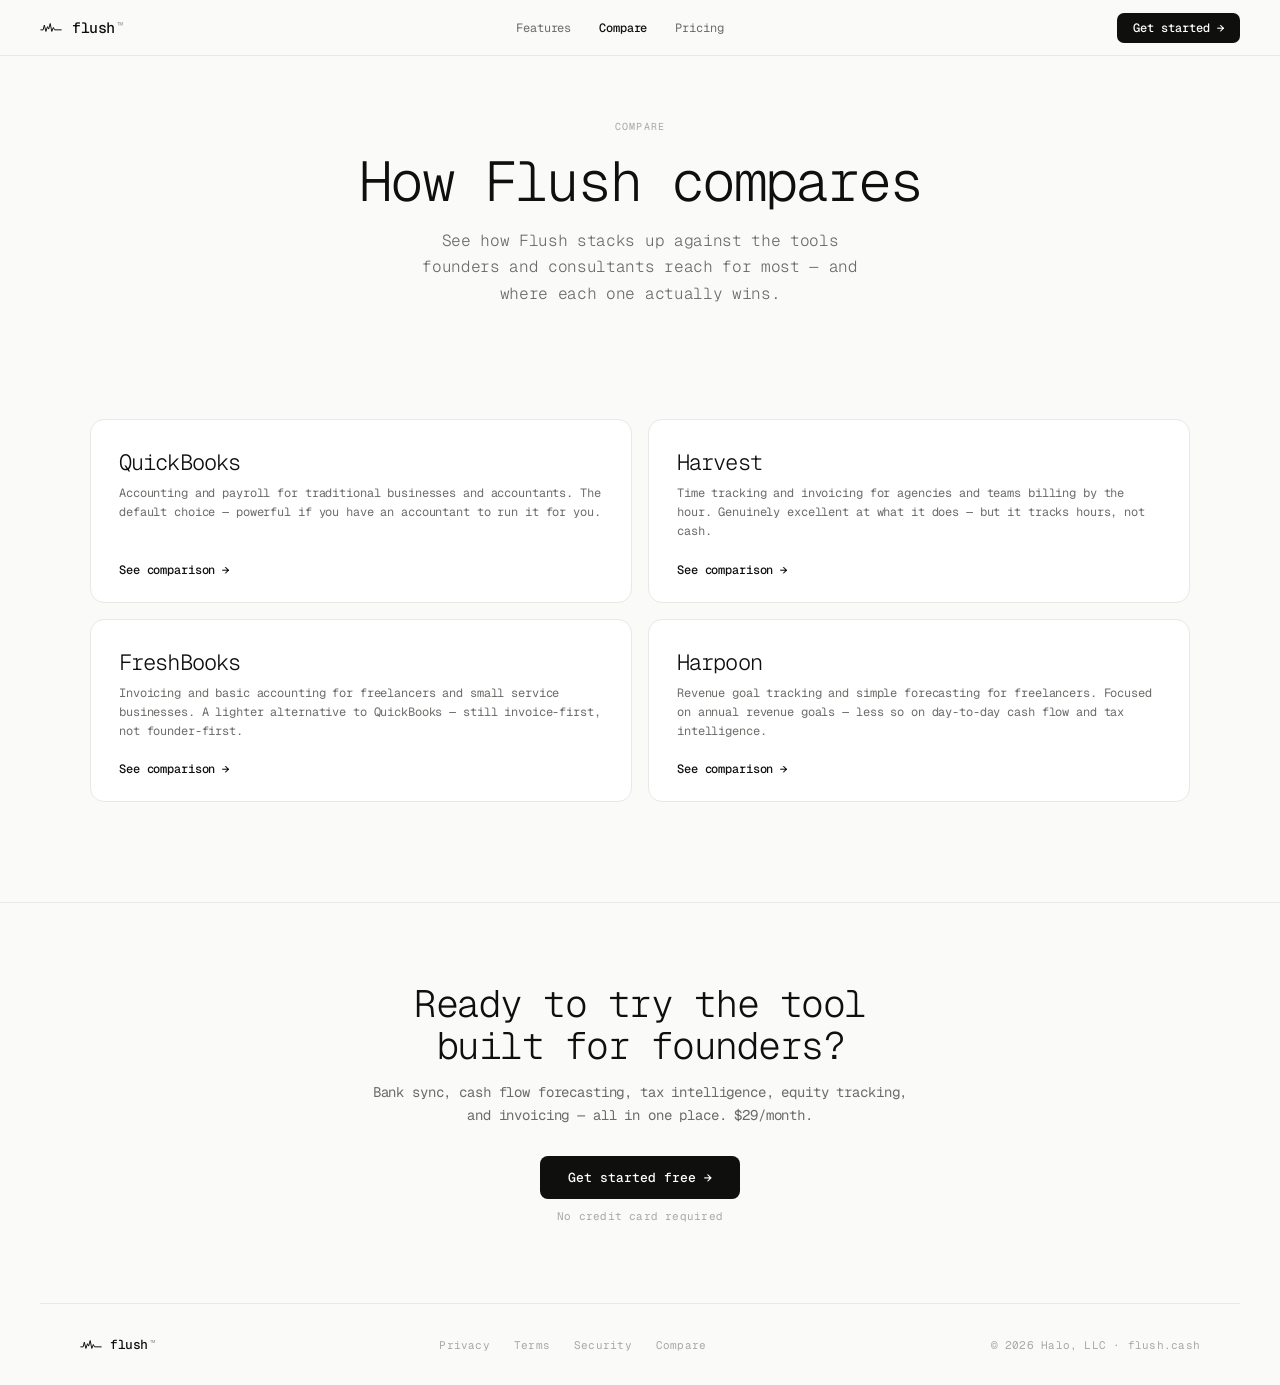
==== compare.html @ 1ec39800 "Add /compare section with QuickBooks and Harvest comparison pages" ====
<!DOCTYPE html>
<html lang="en">
<head>
<meta charset="UTF-8">
<meta name="viewport" content="width=device-width, initial-scale=1.0">
<title>Flush vs Competitors — Cash flow intelligence for founders</title>
<meta name="description" content="See how Flush compares to QuickBooks, Harvest, FreshBooks, and Harpoon. Built for solo founders and consultants, not accountants or agencies.">
<meta property="og:title" content="Flush vs Competitors">
<meta property="og:description" content="How Flush stacks up against the tools founders and consultants reach for most.">
<meta property="og:url" content="https://www.flush.cash/compare">
<meta property="og:type" content="website">
<link rel="icon" type="image/png" href="/favicon.png">
<link rel="stylesheet" href="/compare.css">
</head>
<body>

<nav>
  <a class="nav-logo" href="/">
    <svg width="22" height="15" viewBox="0 0 56 32" fill="none">
      <path d="M2 22 L8 22 L11 10 L15 26 L19 14 L22 20 L26 6 L30 26 L34 16 L37 22 L54 22" stroke="#0f0f0e" stroke-width="2.5" stroke-linecap="round" stroke-linejoin="round"/>
    </svg>
    <span class="nav-wordmark">flush<sup style="font-size:0.65em;font-weight:400;letter-spacing:0;color:var(--text-tertiary);margin-left:2px;line-height:1;position:relative;top:2px;">™</sup></span>
  </a>
  <div class="nav-links">
    <a href="/#features" class="nav-link">Features</a>
    <a href="/compare" class="nav-link active">Compare</a>
    <a href="/#pricing" class="nav-link">Pricing</a>
  </div>
  <a href="https://app.flush.cash" class="nav-cta">Get started →</a>
</nav>

<div class="cmp-hero">
  <div class="cmp-eyebrow">Compare</div>
  <h1 class="cmp-title">How Flush compares</h1>
  <p class="cmp-sub">See how Flush stacks up against the tools founders and consultants reach for most — and where each one actually wins.</p>
</div>

<div class="cmp-grid-section">
  <div class="cmp-inner">
    <div class="cmp-cards">

      <a href="/compare/quickbooks" class="cmp-card">
        <div class="cmp-card-name">QuickBooks</div>
        <div class="cmp-card-desc">Accounting and payroll for traditional businesses and accountants. The default choice — powerful if you have an accountant to run it for you.</div>
        <div class="cmp-card-link">See comparison →</div>
      </a>

      <a href="/compare/harvest" class="cmp-card">
        <div class="cmp-card-name">Harvest</div>
        <div class="cmp-card-desc">Time tracking and invoicing for agencies and teams billing by the hour. Genuinely excellent at what it does — but it tracks hours, not cash.</div>
        <div class="cmp-card-link">See comparison →</div>
      </a>

      <a href="/compare/freshbooks" class="cmp-card">
        <div class="cmp-card-name">FreshBooks</div>
        <div class="cmp-card-desc">Invoicing and basic accounting for freelancers and small service businesses. A lighter alternative to QuickBooks — still invoice-first, not founder-first.</div>
        <div class="cmp-card-link">See comparison →</div>
      </a>

      <a href="/compare/harpoon" class="cmp-card">
        <div class="cmp-card-name">Harpoon</div>
        <div class="cmp-card-desc">Revenue goal tracking and simple forecasting for freelancers. Focused on annual revenue goals — less so on day-to-day cash flow and tax intelligence.</div>
        <div class="cmp-card-link">See comparison →</div>
      </a>

    </div>
  </div>
</div>

<div class="cmp-cta-section">
  <div class="cmp-cta-inner">
    <h2 class="cmp-cta-headline">Ready to try the tool<br>built for founders?</h2>
    <p class="cmp-cta-sub">Bank sync, cash flow forecasting, tax intelligence, equity tracking, and invoicing — all in one place. $29/month.</p>
    <a href="https://app.flush.cash" class="cmp-cta-btn">Get started free →</a>
    <p class="cmp-cta-note">No credit card required</p>
  </div>
</div>

<footer>
  <a class="footer-logo" href="/">
    <svg width="22" height="15" viewBox="0 0 56 32" fill="none">
      <path d="M2 22 L8 22 L11 10 L15 26 L19 14 L22 20 L26 6 L30 26 L34 16 L37 22 L54 22" stroke="#0f0f0e" stroke-width="2.5" stroke-linecap="round" stroke-linejoin="round"/>
    </svg>
    <span class="footer-wordmark">flush<sup style="font-size:0.65em;font-weight:400;letter-spacing:0;color:var(--text-tertiary);margin-left:2px;line-height:1;position:relative;top:2px;">™</sup></span>
  </a>
  <div class="footer-links">
    <a href="/privacy" class="footer-link">Privacy</a>
    <a href="/terms" class="footer-link">Terms</a>
    <a href="/security" class="footer-link">Security</a>
    <a href="/compare" class="footer-link">Compare</a>
  </div>
  <span class="footer-copy">© 2026 Halo, LLC · flush.cash</span>
</footer>

</body>
</html>
---- compare.css ----
/* Shared styles for /compare pages — extends the flush.cash design system */
@import url('https://fonts.googleapis.com/css2?family=Geist+Mono:wght@300;400;500;600&display=swap');

*, *::before, *::after { margin: 0; padding: 0; box-sizing: border-box; }
:root {
  --bg: #fafaf9;
  --surface: #fff;
  --border: #e8e8e6;
  --border-subtle: #f0f0ee;
  --text-primary: #0f0f0e;
  --text-secondary: #6b6b68;
  --text-tertiary: #a8a8a4;
  --accent: #a3e635;
  --accent-muted: #f0fce8;
  --red: #ef4444;
  --red-muted: #fef2f2;
  --green: #16a34a;
  --green-muted: #f0fdf4;
  --mono: 'Geist Mono', 'Courier New', monospace;
}

html { font-size: 14px; scroll-behavior: smooth; }
body {
  background: var(--bg);
  color: var(--text-primary);
  font-family: var(--mono);
  -webkit-font-smoothing: antialiased;
  overflow-x: hidden;
}

/* ── NAV ──────────────────────────────────────────────────────────────────── */
nav {
  position: fixed; top: 0; left: 0; right: 0; z-index: 100;
  height: 56px;
  background: rgba(250,250,249,0.9);
  backdrop-filter: blur(16px);
  border-bottom: 1px solid var(--border);
  display: flex; align-items: center; justify-content: space-between;
  padding: 0 40px;
}
.nav-logo { display: flex; align-items: center; gap: 10px; text-decoration: none; }
.nav-wordmark { font-size: 15px; font-weight: 500; letter-spacing: -0.03em; color: var(--text-primary); }
.nav-links { display: flex; align-items: center; gap: 28px; }
.nav-link { font-size: 12px; color: var(--text-secondary); text-decoration: none; letter-spacing: -0.01em; transition: color 0.15s; }
.nav-link:hover { color: var(--text-primary); }
.nav-link.active { color: var(--text-primary); font-weight: 500; }
.nav-cta {
  display: inline-flex; align-items: center; gap: 6px;
  padding: 7px 16px; border-radius: 7px;
  font-size: 12px; font-weight: 500; font-family: var(--mono);
  background: var(--text-primary); color: #fff;
  text-decoration: none; transition: background 0.15s;
}
.nav-cta:hover { background: #2a2a28; }

/* ── COMPARE INDEX ────────────────────────────────────────────────────────── */
.cmp-hero {
  padding: 120px 40px 64px;
  max-width: 1100px;
  margin: 0 auto;
  text-align: center;
}
.cmp-eyebrow {
  font-size: 10px; letter-spacing: 0.12em; text-transform: uppercase;
  color: var(--text-tertiary); margin-bottom: 20px;
}
.cmp-title {
  font-size: clamp(36px, 5vw, 56px); font-weight: 300;
  letter-spacing: -0.05em; line-height: 1.05; margin-bottom: 16px;
}
.cmp-sub {
  font-size: 16px; font-weight: 300; color: var(--text-secondary);
  letter-spacing: -0.02em; line-height: 1.65; max-width: 480px; margin: 0 auto;
}

.cmp-grid-section { padding: 0 40px 100px; }
.cmp-inner { max-width: 1100px; margin: 0 auto; }
.cmp-cards {
  display: grid; grid-template-columns: repeat(2, 1fr);
  gap: 16px; margin-top: 48px;
}
.cmp-card {
  display: flex; flex-direction: column;
  background: var(--surface); border: 1px solid var(--border);
  border-radius: 14px; padding: 28px 28px 24px;
  text-decoration: none; color: inherit;
  transition: border-color 0.15s, box-shadow 0.15s;
}
.cmp-card:hover {
  border-color: var(--text-primary);
  box-shadow: 0 4px 20px rgba(0,0,0,0.06);
}
.cmp-card-name {
  font-size: 22px; font-weight: 300; letter-spacing: -0.04em;
  color: var(--text-primary); margin-bottom: 8px;
}
.cmp-card-desc {
  font-size: 12px; color: var(--text-secondary); line-height: 1.6;
  letter-spacing: -0.01em; flex: 1; margin-bottom: 20px;
}
.cmp-card-link {
  font-size: 12px; color: var(--text-primary); font-weight: 500;
  letter-spacing: -0.01em;
}

/* ── COMPARE DETAIL ───────────────────────────────────────────────────────── */
.detail-hero {
  padding: 120px 40px 72px;
  max-width: 1100px;
  margin: 0 auto;
}
.detail-breadcrumb {
  font-size: 11px; color: var(--text-tertiary); letter-spacing: 0.04em;
  margin-bottom: 24px;
}
.detail-breadcrumb a { color: var(--text-tertiary); text-decoration: none; }
.detail-breadcrumb a:hover { color: var(--text-primary); }
.detail-vs {
  font-size: 10px; letter-spacing: 0.12em; text-transform: uppercase;
  color: var(--text-tertiary); margin-bottom: 16px;
}
.detail-title {
  font-size: clamp(32px, 5vw, 52px); font-weight: 300;
  letter-spacing: -0.05em; line-height: 1.05; margin-bottom: 16px;
}
.detail-tagline {
  font-size: 16px; font-weight: 300; color: var(--text-secondary);
  letter-spacing: -0.02em; line-height: 1.65; max-width: 560px;
}

/* ── FEATURE TABLE ────────────────────────────────────────────────────────── */
.table-section {
  border-top: 1px solid var(--border); padding: 72px 40px;
}
.table-inner { max-width: 1100px; margin: 0 auto; }
.table-section-label {
  font-size: 10px; letter-spacing: 0.1em; text-transform: uppercase;
  color: var(--text-tertiary); margin-bottom: 32px;
}

.compare-table { width: 100%; border-collapse: collapse; }
.compare-table thead th {
  font-size: 10px; letter-spacing: 0.08em; text-transform: uppercase;
  color: var(--text-tertiary); font-weight: 500;
  padding: 12px 20px; text-align: center;
  border-bottom: 2px solid var(--border);
}
.compare-table thead th:first-child { text-align: left; padding-left: 0; width: 36%; }
.compare-table thead th.flush-th {
  background: var(--accent-muted); color: #3a7d00;
  border-bottom-color: #d9f99d;
}
.compare-table thead th.flush-th .th-logo {
  display: flex; align-items: center; justify-content: center; gap: 6px;
}

.compare-table tbody tr.cat-row td {
  font-size: 9px; letter-spacing: 0.1em; text-transform: uppercase;
  color: var(--text-tertiary); padding: 20px 0 6px;
  border-bottom: none; font-weight: 400;
}
.compare-table tbody td {
  padding: 14px 20px; border-bottom: 1px solid var(--border-subtle);
  font-size: 13px; vertical-align: middle; line-height: 1.45;
}
.compare-table tbody td:first-child {
  padding-left: 0; color: var(--text-primary); font-weight: 500;
}
.compare-table tbody td.feat-note {
  font-size: 11px; color: var(--text-tertiary); display: block;
  font-weight: 400; margin-top: 2px; letter-spacing: 0;
}
.compare-table tbody td:not(:first-child) { text-align: center; }
.compare-table tbody td.yes {
  color: var(--green); font-size: 12px; font-weight: 500;
}
.compare-table tbody td.no {
  color: var(--text-tertiary); font-size: 12px;
}
.compare-table tbody td.partial {
  color: #92400e; font-size: 12px;
}
.compare-table tbody tr:last-child td { border-bottom: none; }

/* check / cross inline icons */
.chk { display: inline-flex; align-items: center; gap: 5px; }

/* ── VERDICT ──────────────────────────────────────────────────────────────── */
.verdict-section {
  border-top: 1px solid var(--border); padding: 72px 40px;
  background: var(--surface);
}
.verdict-inner { max-width: 1100px; margin: 0 auto; }
.verdict-grid { display: grid; grid-template-columns: 1fr 1fr; gap: 48px; margin-top: 40px; }
.verdict-col-label {
  font-size: 10px; letter-spacing: 0.1em; text-transform: uppercase;
  color: var(--text-tertiary); margin-bottom: 16px;
  display: flex; align-items: center; gap: 8px;
}
.verdict-name { font-size: 18px; font-weight: 300; letter-spacing: -0.03em; margin-bottom: 10px; }
.verdict-body { font-size: 13px; color: var(--text-secondary); line-height: 1.7; letter-spacing: -0.01em; }
.verdict-bullets { display: flex; flex-direction: column; gap: 8px; margin-top: 16px; }
.verdict-bullet {
  display: flex; align-items: flex-start; gap: 8px;
  font-size: 12px; color: var(--text-secondary);
}
.verdict-bullet::before { content: '→'; color: var(--text-tertiary); flex-shrink: 0; margin-top: 1px; }
.verdict-bullet strong { color: var(--text-primary); font-weight: 500; }

/* ── CTA ──────────────────────────────────────────────────────────────────── */
.cmp-cta-section {
  border-top: 1px solid var(--border); padding: 80px 40px;
  text-align: center;
}
.cmp-cta-inner { max-width: 560px; margin: 0 auto; }
.cmp-cta-headline {
  font-size: clamp(26px, 4vw, 38px); font-weight: 300;
  letter-spacing: -0.04em; line-height: 1.1; margin-bottom: 14px;
}
.cmp-cta-sub {
  font-size: 14px; color: var(--text-secondary); line-height: 1.7;
  letter-spacing: -0.01em; margin-bottom: 28px;
}
.cmp-cta-btn {
  display: inline-flex; align-items: center; gap: 6px;
  padding: 13px 28px; border-radius: 8px;
  background: var(--text-primary); color: #fff;
  font-family: var(--mono); font-size: 13px; font-weight: 500;
  text-decoration: none; transition: background 0.15s;
}
.cmp-cta-btn:hover { background: #2a2a28; }
.cmp-cta-note { font-size: 11px; color: var(--text-tertiary); margin-top: 10px; letter-spacing: 0.02em; }

/* ── FOOTER ───────────────────────────────────────────────────────────────── */
footer {
  border-top: 1px solid var(--border); padding: 32px 40px;
  display: flex; align-items: center; justify-content: space-between;
  flex-wrap: wrap; gap: 16px;
  max-width: 1200px; margin: 0 auto;
}
.footer-logo { display: flex; align-items: center; gap: 8px; text-decoration: none; }
.footer-wordmark { font-size: 13px; font-weight: 500; letter-spacing: -0.03em; color: var(--text-primary); }
.footer-links { display: flex; gap: 24px; }
.footer-link { font-size: 11px; color: var(--text-tertiary); text-decoration: none; letter-spacing: 0.02em; }
.footer-link:hover { color: var(--text-primary); }
.footer-copy { font-size: 11px; color: var(--text-tertiary); letter-spacing: 0.02em; }

/* ── RESPONSIVE ───────────────────────────────────────────────────────────── */
@media (max-width: 768px) {
  nav { padding: 0 20px; }
  .nav-links { display: none; }
  .cmp-hero, .cmp-grid-section, .detail-hero, .table-section, .verdict-section, .cmp-cta-section { padding-left: 20px; padding-right: 20px; }
  .cmp-cards { grid-template-columns: 1fr; }
  .verdict-grid { grid-template-columns: 1fr; gap: 32px; }
  .compare-table thead th { padding: 10px 12px; font-size: 9px; }
  .compare-table tbody td { padding: 12px; font-size: 12px; }
  footer { padding: 24px 20px; }
}
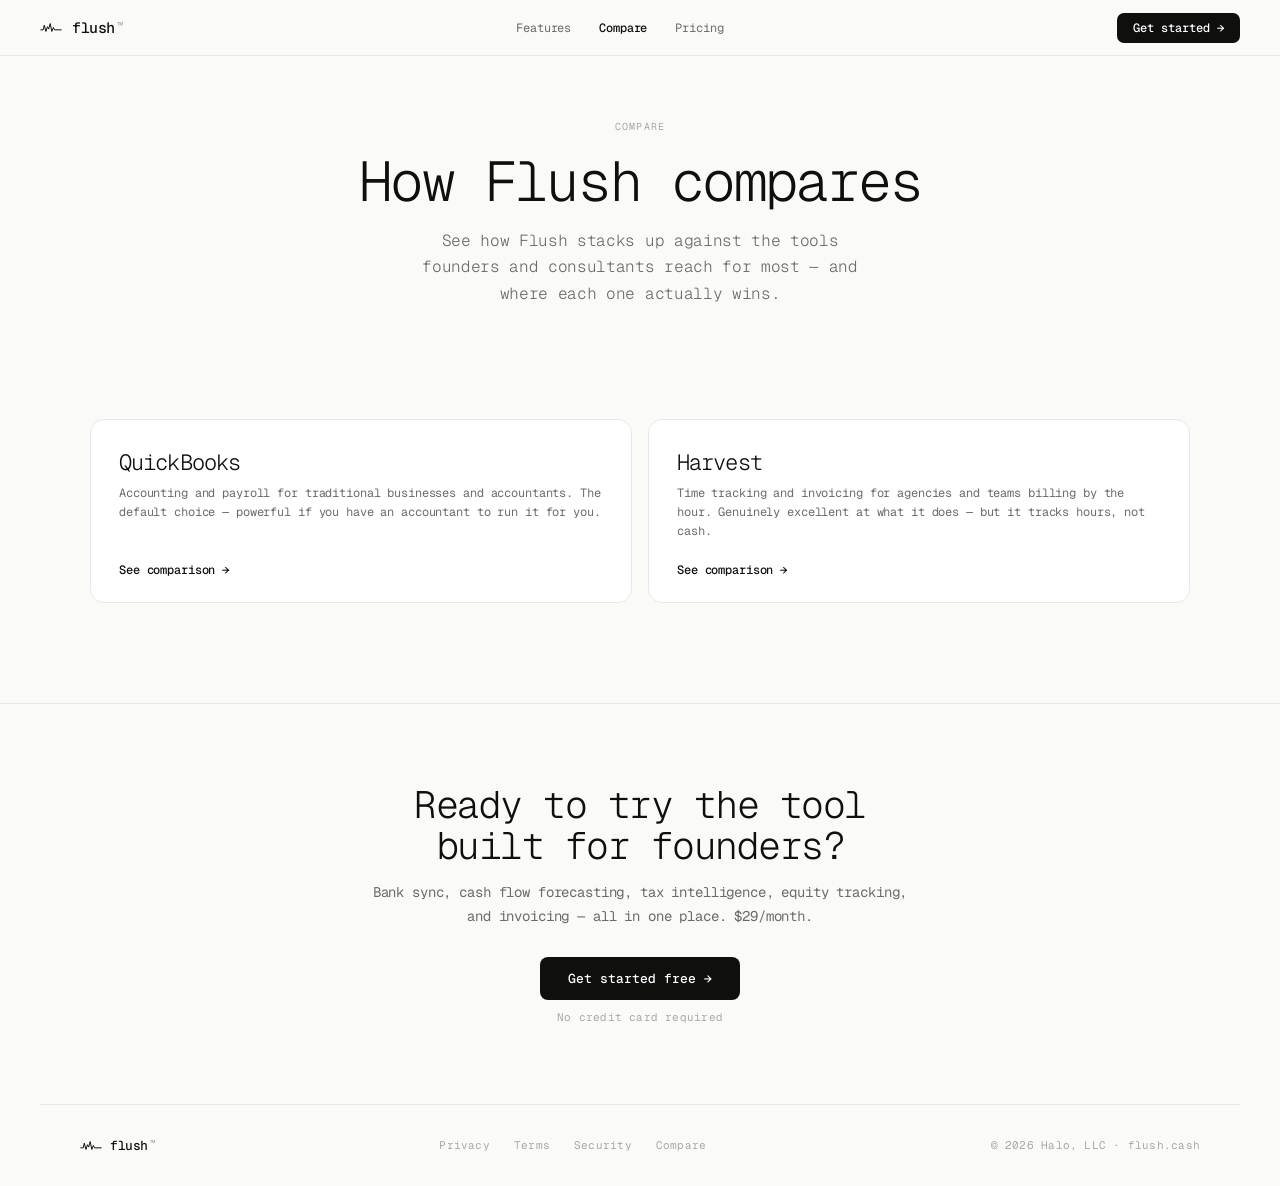
==== commit 2781734b: "Remove FreshBooks and Harpoon from compare, fix duplicate headers" ====
--- a/compare.html
+++ b/compare.html
@@ -51,18 +51,6 @@
         <div class="cmp-card-link">See comparison →</div>
       </a>
 
-      <a href="/compare/freshbooks" class="cmp-card">
-        <div class="cmp-card-name">FreshBooks</div>
-        <div class="cmp-card-desc">Invoicing and basic accounting for freelancers and small service businesses. A lighter alternative to QuickBooks — still invoice-first, not founder-first.</div>
-        <div class="cmp-card-link">See comparison →</div>
-      </a>
-
-      <a href="/compare/harpoon" class="cmp-card">
-        <div class="cmp-card-name">Harpoon</div>
-        <div class="cmp-card-desc">Revenue goal tracking and simple forecasting for freelancers. Focused on annual revenue goals — less so on day-to-day cash flow and tax intelligence.</div>
-        <div class="cmp-card-link">See comparison →</div>
-      </a>
-
     </div>
   </div>
 </div>
--- a/compare.css
+++ b/compare.css
@@ -53,6 +53,34 @@
 }
 .nav-cta:hover { background: #2a2a28; }
 
+/* ── SECTION TYPOGRAPHY (from index.html) ────────────────────────────────── */
+.section-eyebrow { font-size: 10px; letter-spacing: 0.12em; text-transform: uppercase; color: var(--text-tertiary); margin-bottom: 16px; }
+.section-headline { font-size: clamp(28px, 4vw, 46px); font-weight: 300; letter-spacing: -0.04em; line-height: 1.1; margin-bottom: 16px; }
+.section-body { font-size: 15px; font-weight: 300; color: var(--text-secondary); letter-spacing: -0.02em; line-height: 1.7; max-width: 540px; }
+
+/* ── QB-STYLE COMPARISON GRID (original homepage design) ─────────────────── */
+.qb-section { border-top: 1px solid var(--border); padding: 100px 40px; }
+.qb-inner { max-width: 1100px; margin: 0 auto; }
+.qb-grid { display: grid; grid-template-columns: 1fr 1fr; gap: 60px; align-items: start; margin-top: 48px; }
+.qb-col-label { font-size: 10px; letter-spacing: 0.1em; text-transform: uppercase; color: var(--text-tertiary); margin-bottom: 20px; display: flex; align-items: center; gap: 8px; }
+.qb-col-label .pill { padding: 2px 8px; border-radius: 4px; font-size: 9px; }
+.qb-row { display: flex; align-items: flex-start; gap: 12px; padding: 12px 0; border-bottom: 1px solid var(--border-subtle); }
+.qb-row:last-child { border-bottom: none; }
+.qb-check { width: 16px; height: 16px; border-radius: 4px; display: flex; align-items: center; justify-content: center; flex-shrink: 0; margin-top: 1px; }
+.qb-check.yes { background: var(--accent-muted); color: #3a7d00; }
+.qb-check.no { background: var(--red-muted); color: var(--red); }
+.qb-text { font-size: 12px; color: var(--text-secondary); line-height: 1.55; letter-spacing: -0.01em; }
+.qb-text strong { color: var(--text-primary); font-weight: 500; }
+
+/* scroll reveal */
+.reveal { opacity: 0; transform: translateY(12px); transition: opacity 0.45s ease, transform 0.45s ease; }
+.reveal.visible { opacity: 1; transform: none; }
+
+@media (max-width: 768px) {
+  .qb-section { padding: 60px 20px; }
+  .qb-grid { grid-template-columns: 1fr; gap: 40px; }
+}
+
 /* ── COMPARE INDEX ────────────────────────────────────────────────────────── */
 .cmp-hero {
   padding: 120px 40px 64px;
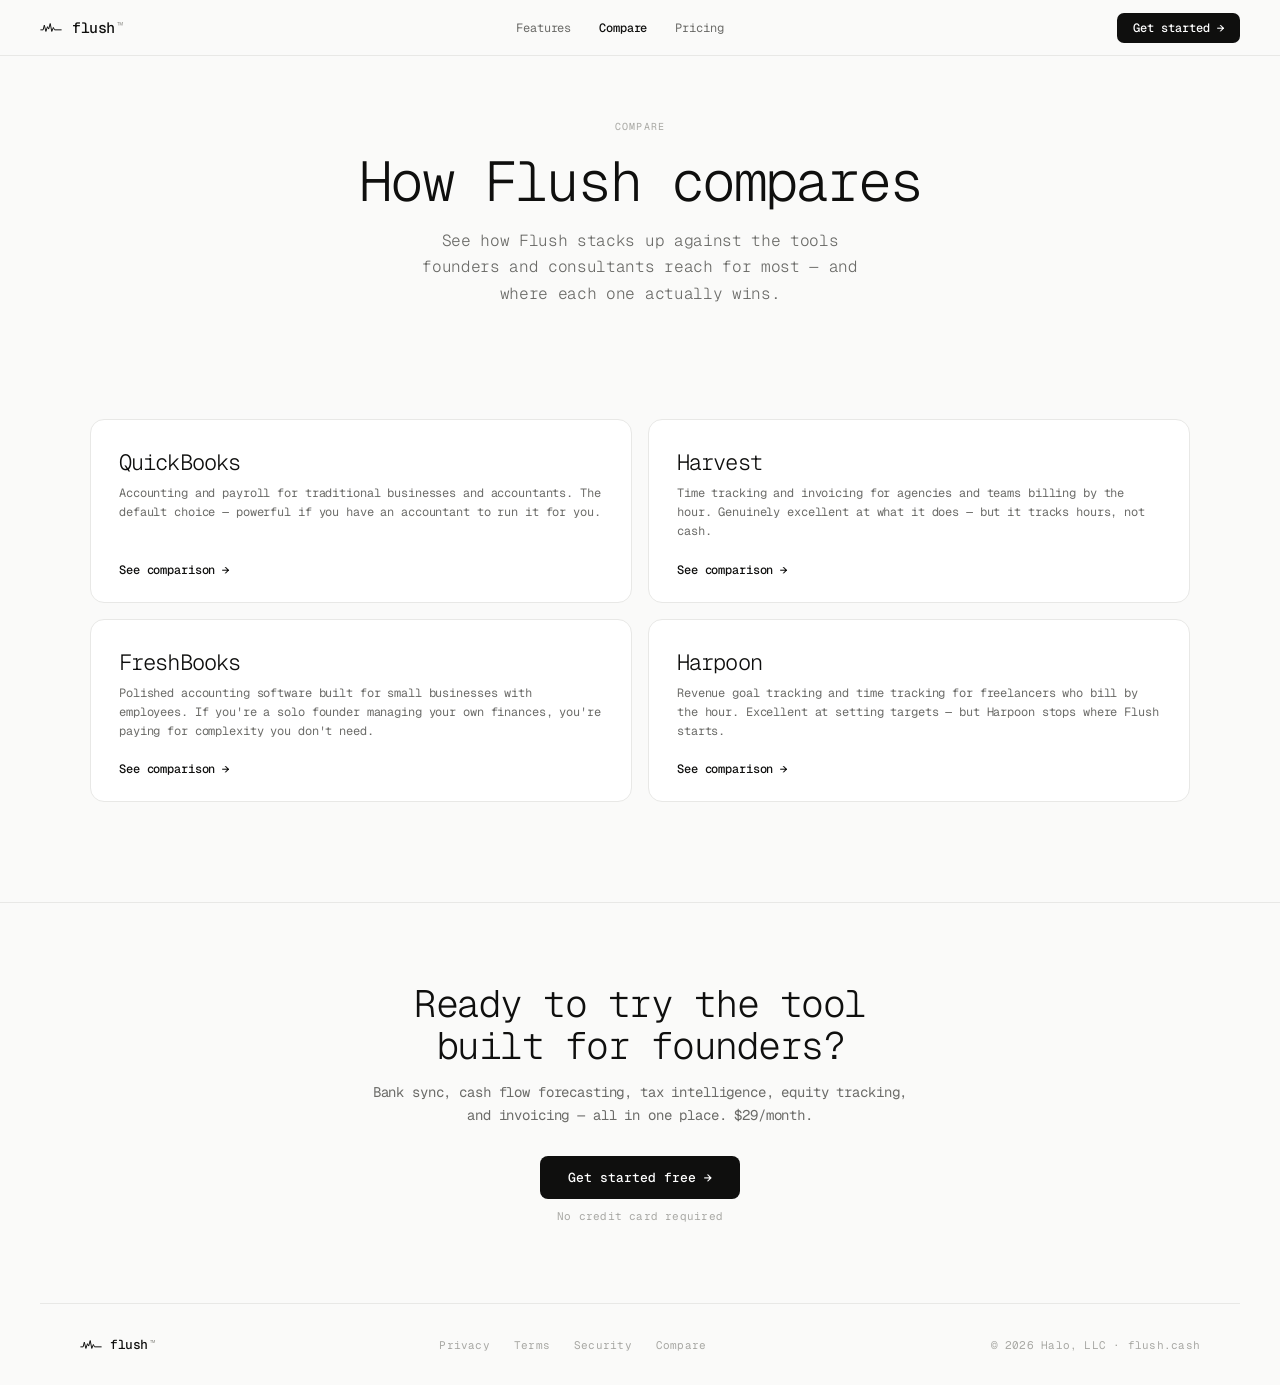
==== commit d10c1f53: "Add FreshBooks and Harpoon comparison pages" ====
--- a/compare.html
+++ b/compare.html
@@ -4,7 +4,7 @@
 <meta charset="UTF-8">
 <meta name="viewport" content="width=device-width, initial-scale=1.0">
 <title>Flush vs Competitors — Cash flow intelligence for founders</title>
-<meta name="description" content="See how Flush compares to QuickBooks, Harvest, FreshBooks, and Harpoon. Built for solo founders and consultants, not accountants or agencies.">
+<meta name="description" content="See how Flush compares to QuickBooks, Harvest, FreshBooks, and Harpoon. Cash flow intelligence built for solo founders and consultants, not accountants or agencies.">
 <meta property="og:title" content="Flush vs Competitors">
 <meta property="og:description" content="How Flush stacks up against the tools founders and consultants reach for most.">
 <meta property="og:url" content="https://www.flush.cash/compare">
@@ -51,6 +51,18 @@
         <div class="cmp-card-link">See comparison →</div>
       </a>
 
+      <a href="/compare/freshbooks" class="cmp-card">
+        <div class="cmp-card-name">FreshBooks</div>
+        <div class="cmp-card-desc">Polished accounting software built for small businesses with employees. If you're a solo founder managing your own finances, you're paying for complexity you don't need.</div>
+        <div class="cmp-card-link">See comparison →</div>
+      </a>
+
+      <a href="/compare/harpoon" class="cmp-card">
+        <div class="cmp-card-name">Harpoon</div>
+        <div class="cmp-card-desc">Revenue goal tracking and time tracking for freelancers who bill by the hour. Excellent at setting targets — but Harpoon stops where Flush starts.</div>
+        <div class="cmp-card-link">See comparison →</div>
+      </a>
+
     </div>
   </div>
 </div>
